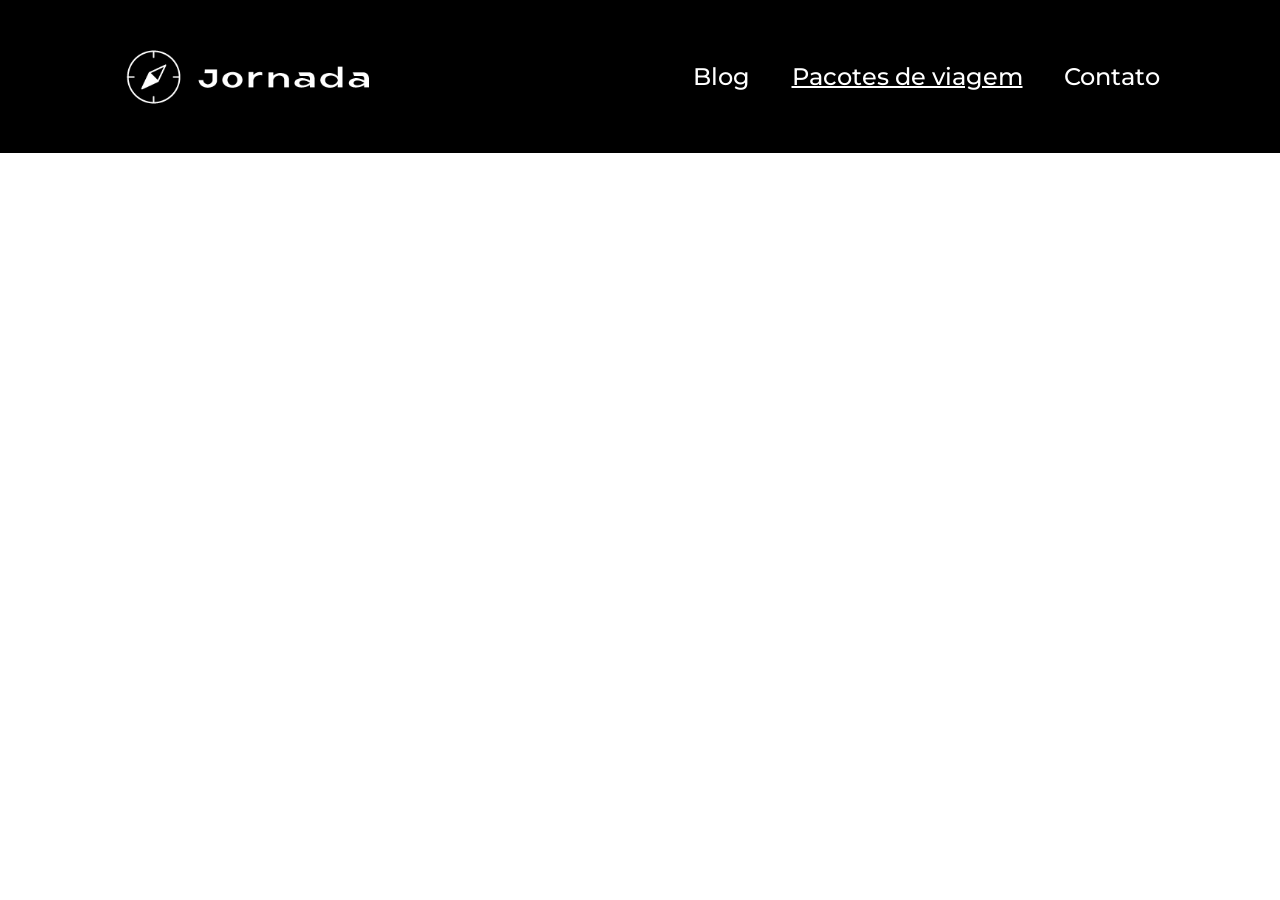
==== pacotes-de-viagens.html @ fe32cbdb "Adiciona header com sublinhado" ====
<!DOCTYPE html>
<html lang="pt-BR">
<head>
    <meta charset="UTF-8">
    <meta name="viewport" content="width=device-width, initial-scale=1.0">

    <meta name="description" content="Jornada Viagens, uma...">

    <meta name="og:title" content="Pacotes de Viagens">
    <meta name="og:description" content="Jornada Viagens, uma...">
    <meta name="og:image" content="https://nicolasncastro.github.io/jornada-viagens/img/logo-footer-mobile.png">
    <meta name="og:type" content="website">
    <meta name="og:url" content="https://nicolasncastro.github.io/jornada-viagens/pacotes-de-viagens">

    <link rel="icon" href="./favicon.svg" type="image/svg+xml">

    
    <link rel="stylesheet" href="./css/style.css">
    <link rel="stylesheet" href="https://cdnjs.cloudflare.com/ajax/libs/font-awesome/6.5.0/css/all.min.css">

    <title>Pacotes de Viagens</title>
</head>
<body>
    <header class="header-principal"> <!-- TOPO/MENU -->
        <a class="logo" href="index.html" title="voltar para a página inicial">
            <img class= "logo-mobile" src="img/bussola-jornada-branca.png" alt="Bússola do logo Jornada Viagens na cor branca">
            <img class= "logo-desktop" src="img/bussola-escrita-jornada-branca.png" alt="Bússola do logo Jornada Viagens na cor branca">
        </a>

        <div class="navigation-menu">
            
            <label for="menu">
                <img src="img/menu.png" alt="Menu">
            </label>
            <input type="checkbox" id="menu" hidden>

            <nav>
                <ul class="list-links">
                    <li>
                        <a href="blog.html" target="_blank" title="Acessar blog">Blog</a>
                    </li>
                    
                    <li>
                        <a class="active" href="./sub-paginas/pacotes-de-viagens.html" target="_blank" title="Acessar Pacotes de viagem">Pacotes de viagem</a>
                    </li>

                    <li>
                        <a href="contato.html" target="_blank" title="Acessar contato">Contato</a>
                    </li>
                </ul>
            </nav>
        </div>


    </header>
    <main>
    </main>
    <footer>
    </footer>
</body>
</html>
---- css/style.css ----
@import url(global.css);
@import url(header.css);
@import url(hero.css);
@import url(offers.css);
@import url(categories.css); 
@import url(destinations.css);
@import url(payments.css);
@import url(testimonial.css);
@import url(hero-bass.css);
@import url(footer.css);
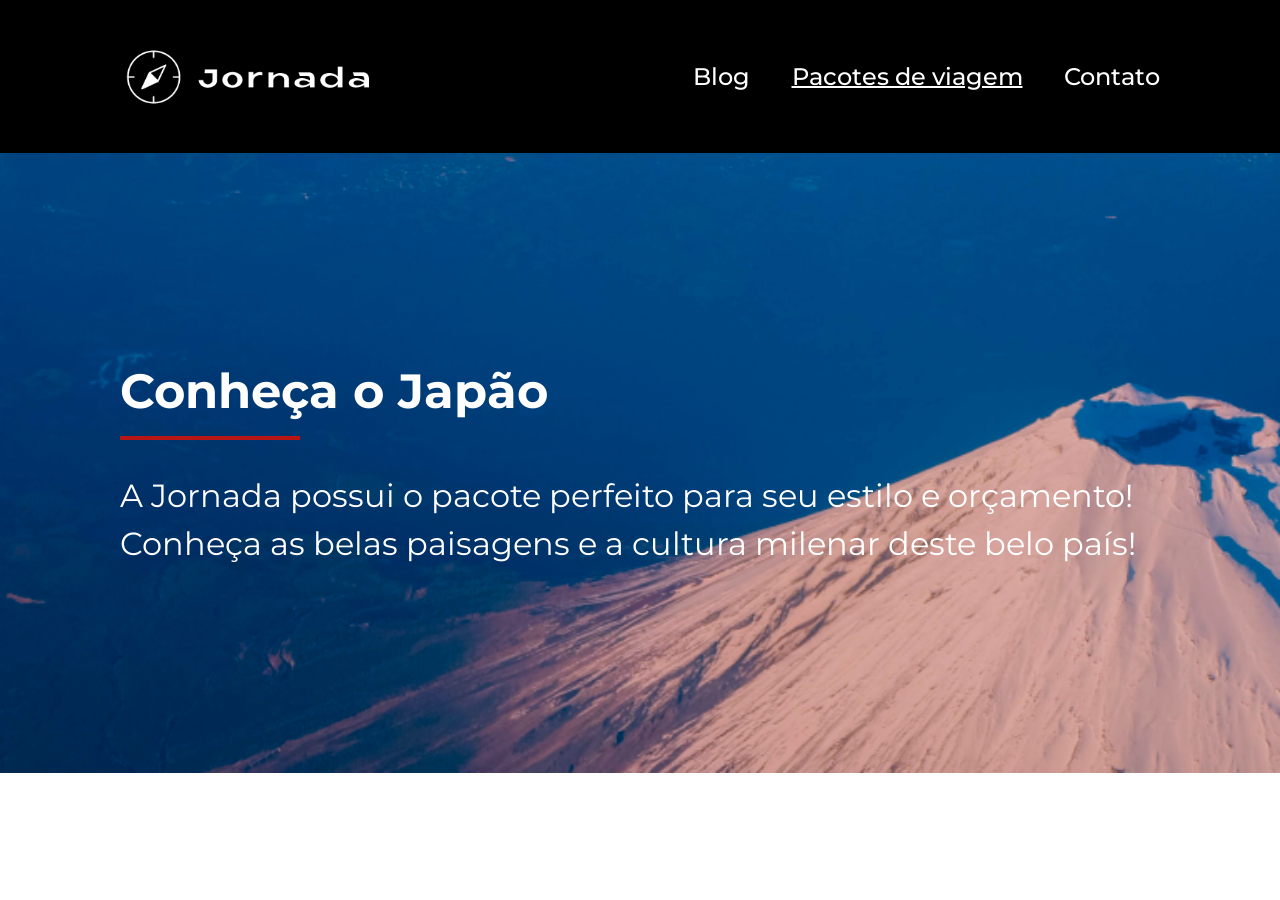
==== commit a1f4d7d1: "Finaliza hero da sub pagina pacotes de viagens" ====
--- a/pacotes-de-viagens.html
+++ b/pacotes-de-viagens.html
@@ -54,6 +54,17 @@
 
     </header>
     <main>
+        <section class="hero-pacotes">
+            <div class="hero-img-pacotes">
+                <div class="section-title">
+                    <h1>Conheça o Japão</h1>
+                    <hr>
+                </div>
+                <div class="content-text">
+                    <p>A Jornada possui o pacote perfeito para seu estilo e orçamento! Conheça as belas paisagens e a  cultura milenar deste belo país!</p>
+                </div>
+            </div>
+        </section>
     </main>
     <footer>
     </footer>
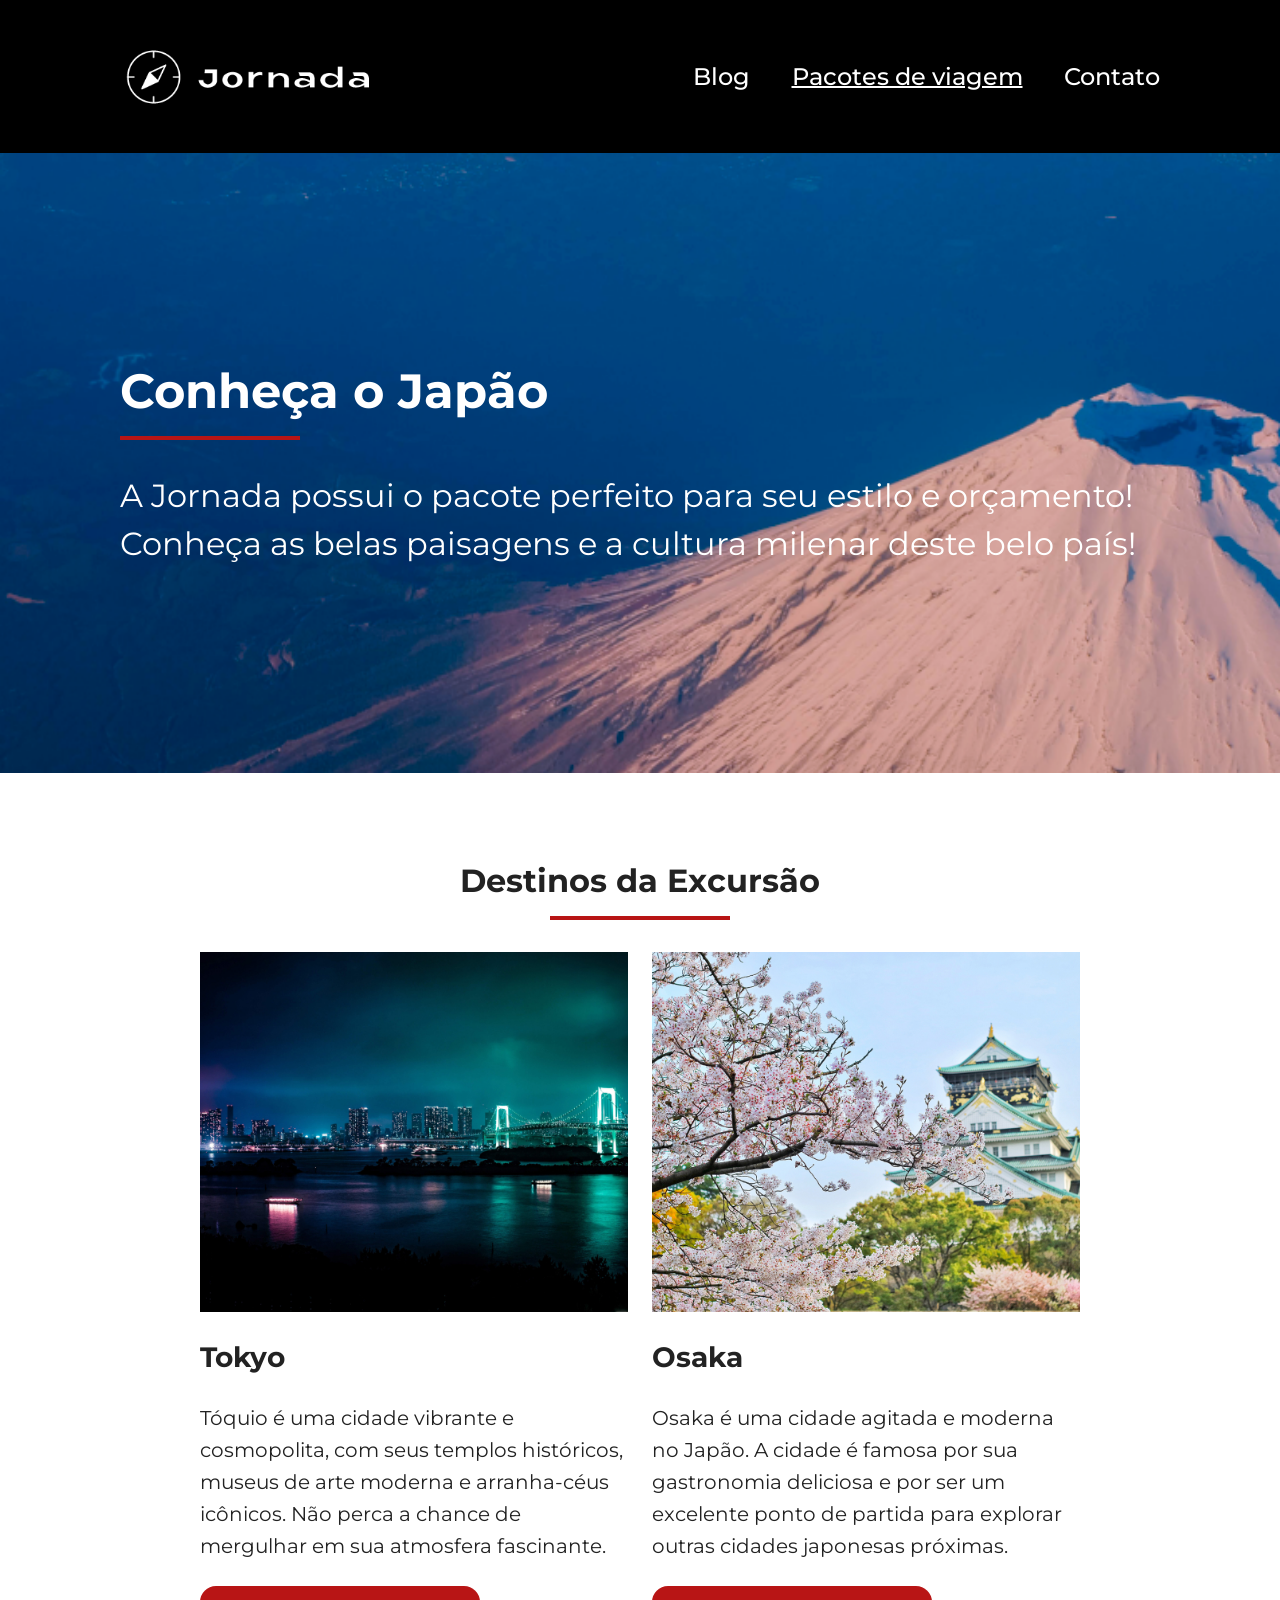
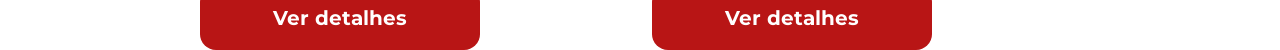
==== commit 8afaa608: "Adiciona sessao destinations da subpagina pacotes" ====
--- a/pacotes-de-viagens.html
+++ b/pacotes-de-viagens.html
@@ -65,6 +65,35 @@
                 </div>
             </div>
         </section>
+        <section class="destinations">
+            <div class="section-title">
+                <h2>Destinos da Excursão</h2>
+                <hr>
+            </div>
+            <div class="destinations-itens">
+                <article class="item">
+                    <header>
+                        <div class="img-item1"></div>
+                        <h3 class="content-title">Tokyo</h3>
+                    </header>
+                    <p class="content-text">Tóquio é uma cidade vibrante e cosmopolita, com seus templos históricos, museus de arte moderna e arranha-céus icônicos. Não perca a chance de mergulhar em sua atmosfera fascinante.</p>
+                    <footer>
+                        <a href="#" class="button">Ver detalhes</a>
+                    </footer>
+                </article>
+
+                <article class="item">
+                    <header>
+                        <div class="img-item2"></div>
+                        <h3 class="content-title">Osaka</h3>
+                    </header>
+                    <p class="content-text">Osaka é uma cidade agitada e moderna no Japão. A cidade é famosa por sua gastronomia deliciosa e por ser um excelente ponto de partida para explorar outras cidades japonesas próximas.</p>
+                    <footer>
+                        <a href="#" class="button">Ver detalhes</a>
+                    </footer>
+                </article>
+            </div>
+        </section>
     </main>
     <footer>
     </footer>
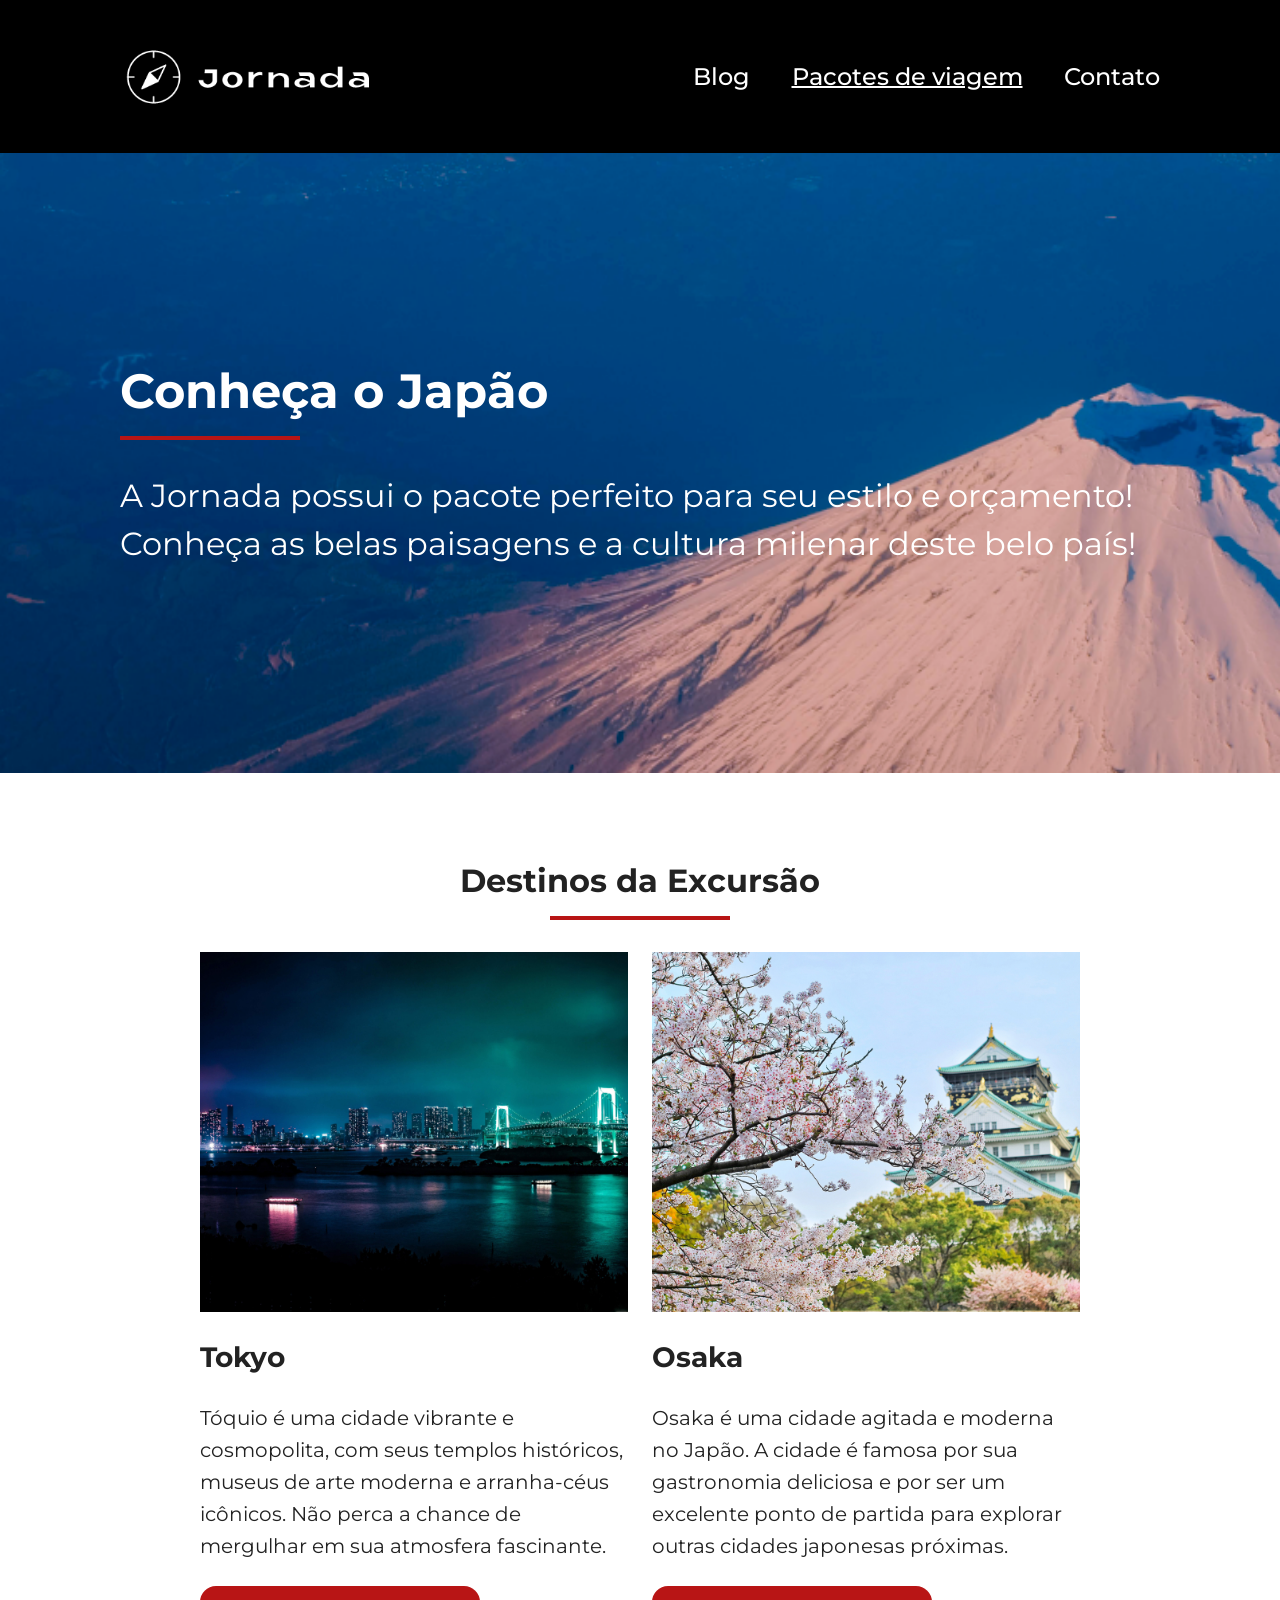
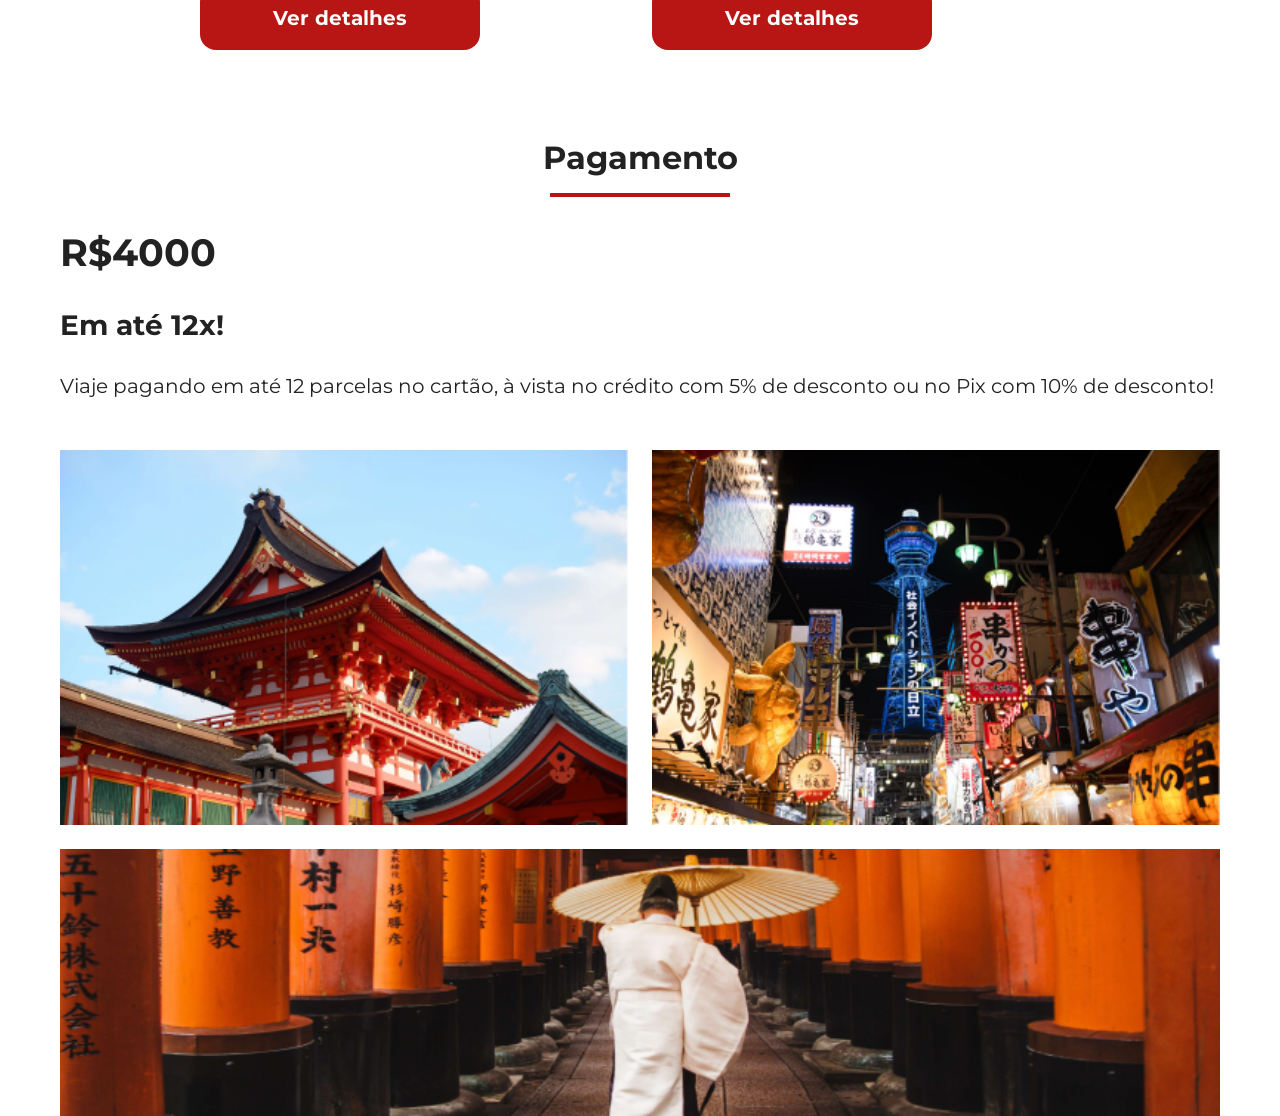
==== commit 6c97dfe0: "Finaliza sessao de pagamento subgpag pacotes" ====
--- a/pacotes-de-viagens.html
+++ b/pacotes-de-viagens.html
@@ -94,6 +94,42 @@
                 </article>
             </div>
         </section>
+         <section class="payments">
+            <div class="section-title">
+                <h2>Pagamento</h2>
+                <hr>
+            </div>
+            <div class="all-content">
+                <div class="text-content">
+                    <h2>R$4000</h2>
+                    <h3 class="content-title">Em até 12x!</h3>
+                    <p class="content-text pacotes">Viaje pagando em até 12 parcelas no cartão, à vista no crédito com 5% de desconto ou no Pix com 10% de desconto! </p>
+                </div>
+                <div class="image-content">
+                    <div class="image casa-japao">
+                        <picture>
+                            <source media="(min-width: 1024px)" srcset="./img/casa-japao-desktop.png">
+                            <source media="(min-width: 768px)"  srcset="./img/casa-japao-tablet.png">
+                            <img src="./img/casa-japao.png" alt="">
+                        </picture>
+                    </div>
+                    <div class="image festival-japao">
+                        <picture>
+                            <source media="(min-width: 1024px)" srcset="./img/festival-japao-desktop.png">
+                            <source media="(min-width: 768px)" srcset="./img/festival-japao-tablet.png">
+                            <img src="./img/festival-japao.png" alt="">
+                        </picture>
+                    </div>
+                    <div class="image japones-japao">
+                        <picture>
+                            <source media="(min-width: 1024px)" srcset="./img/japones-japao-desktop.png">
+                            <source media="(min-width: 768px)" srcset="./img/japones-japao-tablet.png">
+                            <img src="./img/japones-japao.png" alt="">
+                        </picture>
+                    </div>
+                </div>
+            </div>
+        </section>
     </main>
     <footer>
     </footer>
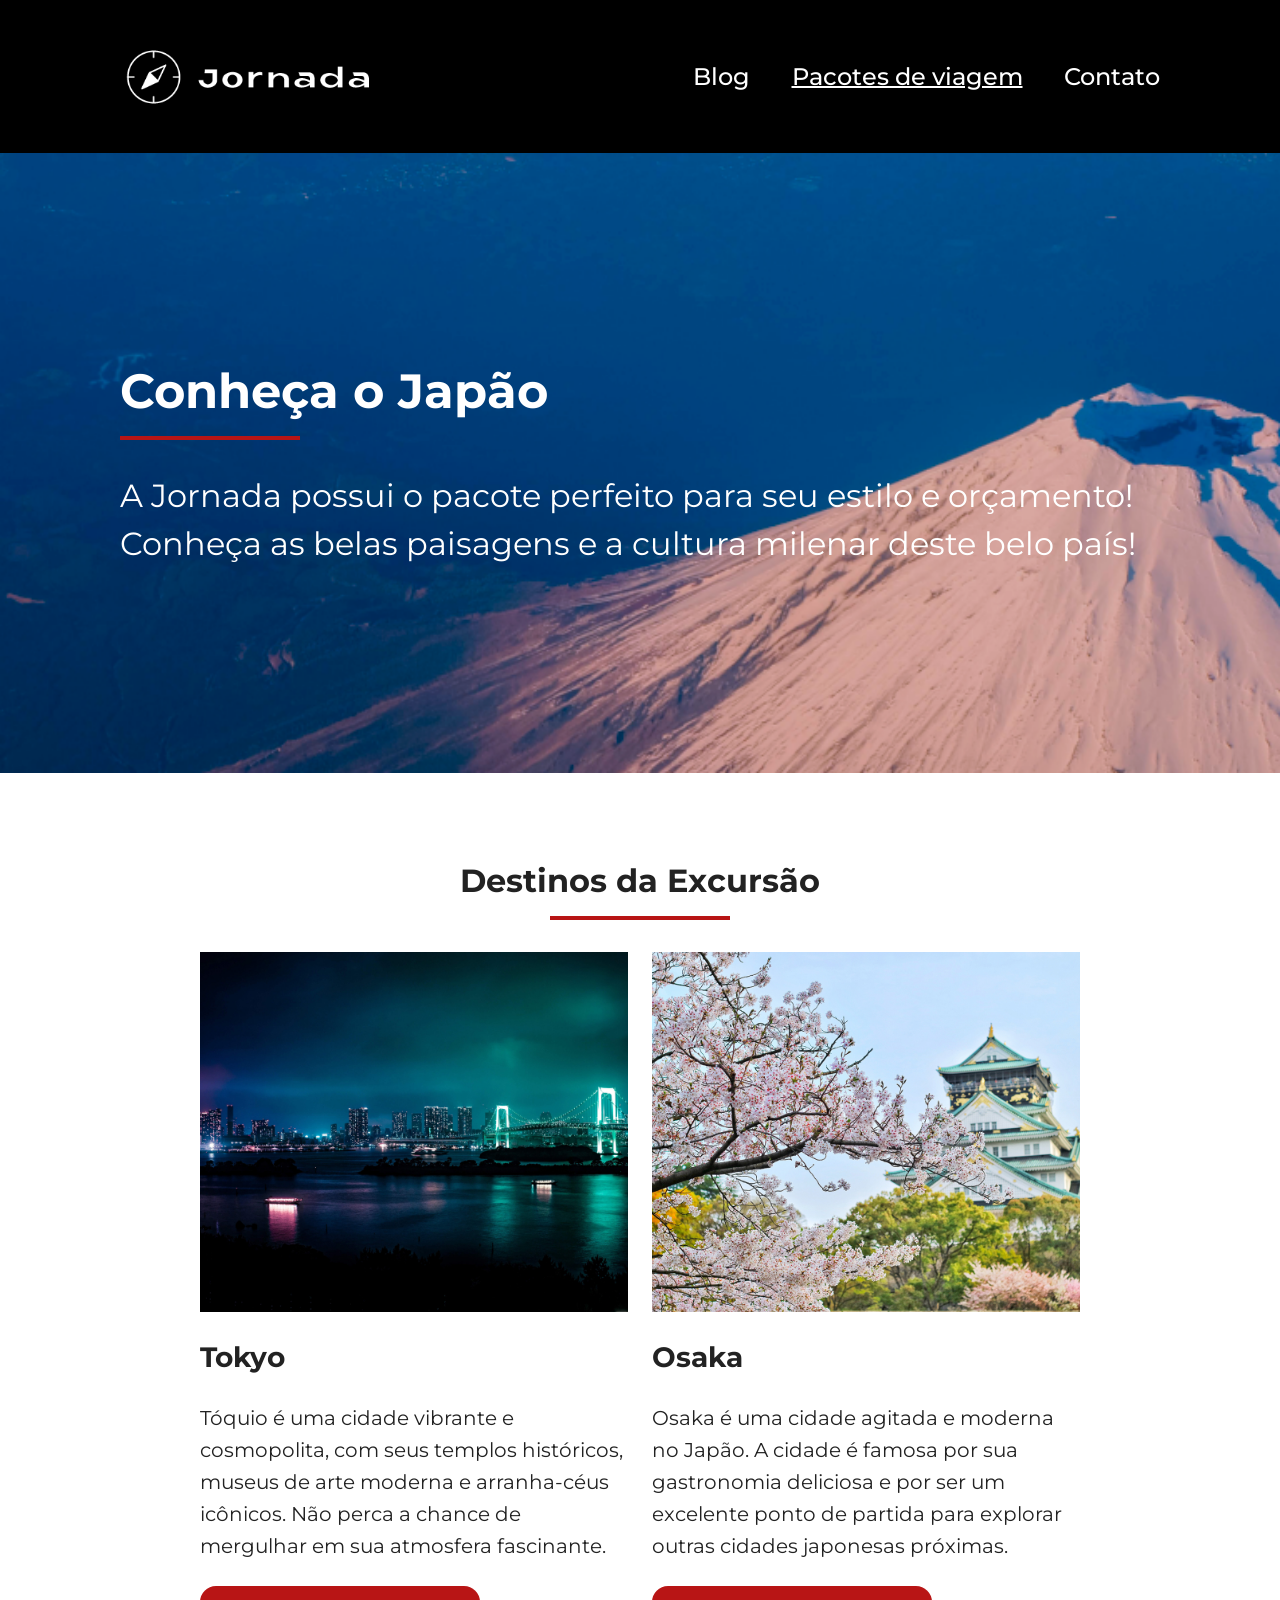
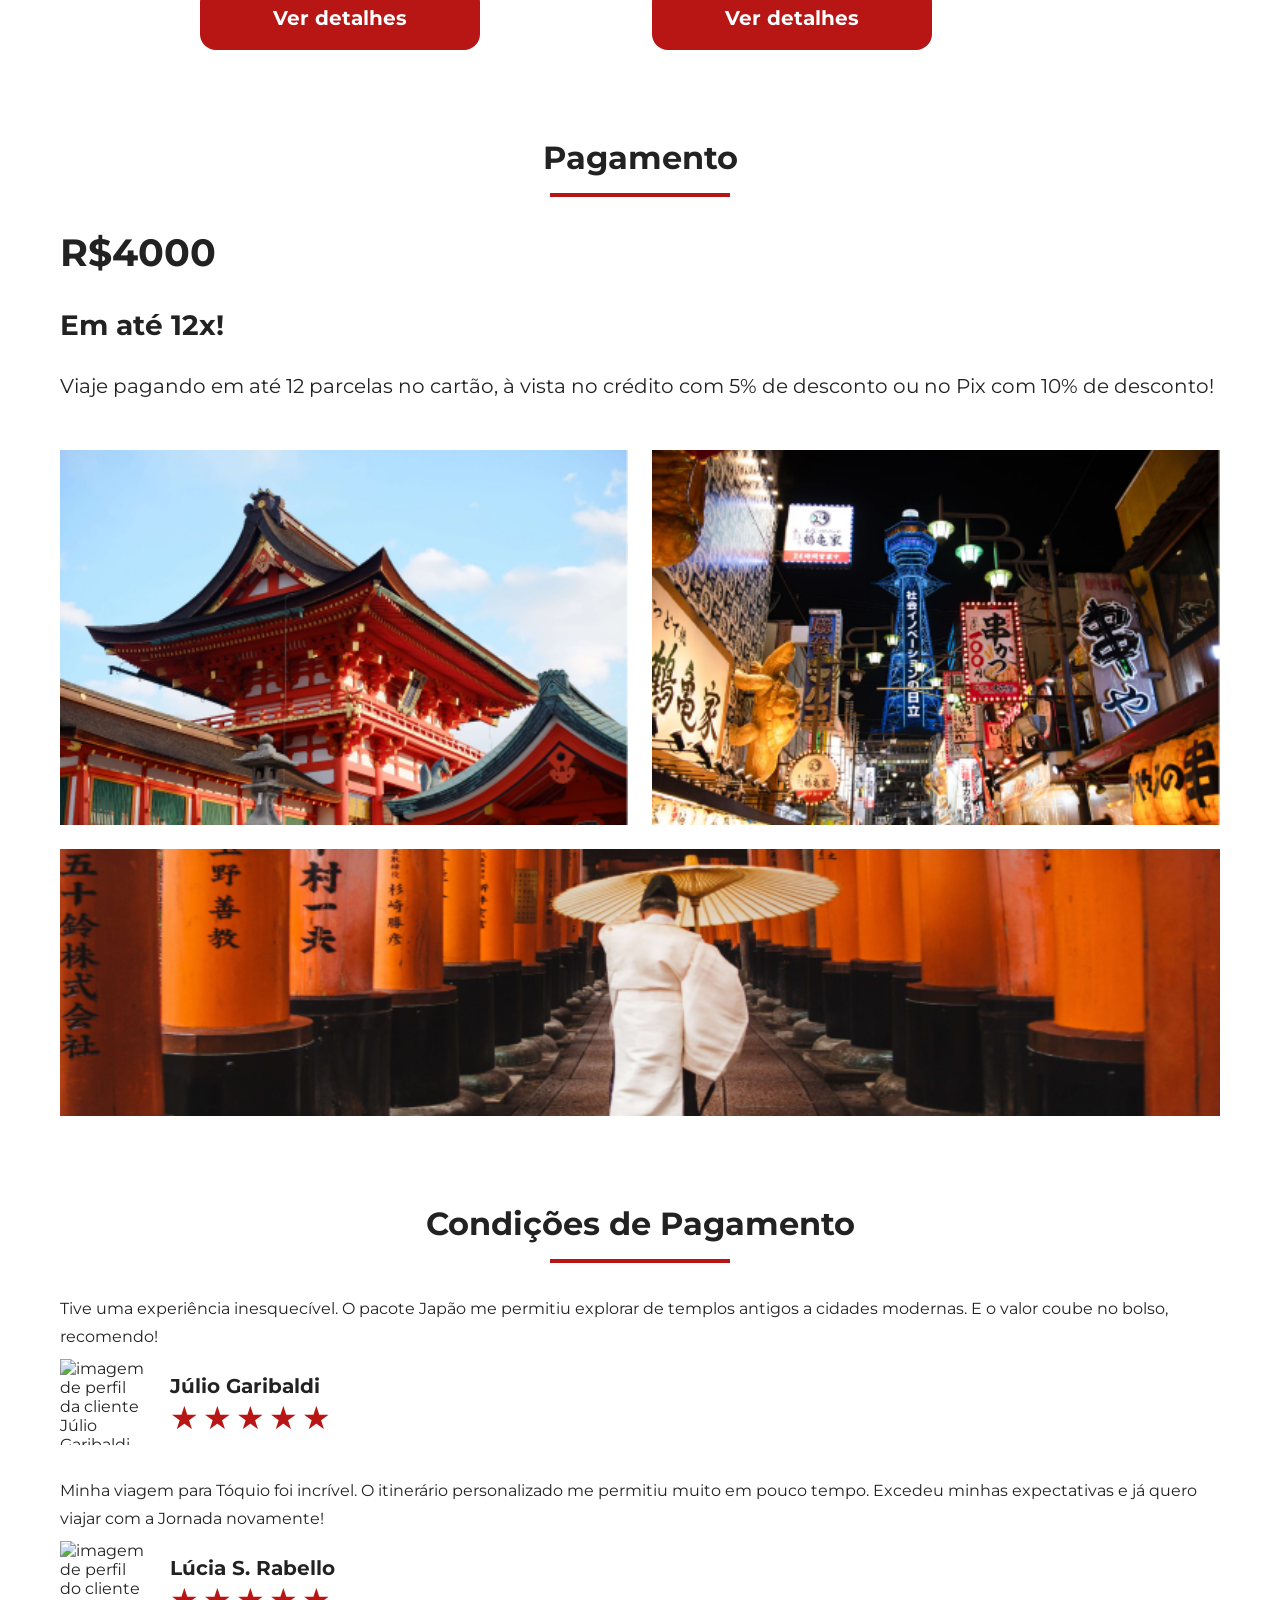
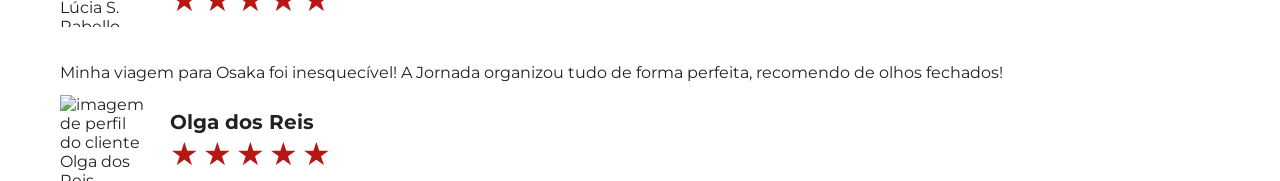
==== commit 46e3fe93: "Cria sessao testimonials da pag pacotes e corrige detalhe no index" ====
--- a/pacotes-de-viagens.html
+++ b/pacotes-de-viagens.html
@@ -100,7 +100,7 @@
                 <hr>
             </div>
             <div class="all-content">
-                <div class="text-content">
+                <div class="text-content pacotes">
                     <h2>R$4000</h2>
                     <h3 class="content-title">Em até 12x!</h3>
                     <p class="content-text pacotes">Viaje pagando em até 12 parcelas no cartão, à vista no crédito com 5% de desconto ou no Pix com 10% de desconto! </p>
@@ -130,6 +130,68 @@
                 </div>
             </div>
         </section>
+        <section class="testimonials">
+            <div class="section-title">
+                <h2>Condições de Pagamento</h2>
+                <hr>
+            </div>
+            <div class="testimonials-container">
+                <article>
+                    <header>
+                        <p>Tive uma experiência inesquecível. O pacote Japão me permitiu explorar  de templos antigos a cidades modernas. E o valor coube no bolso, recomendo!</p>
+                    </header>
+                    <footer>
+                        <img src="/jornada-viagens/img/avatar-julio.png" alt="imagem de perfil da cliente Júlio Garibaldi">
+                        <div class="profile-content">
+                            <h3>Júlio Garibaldi</h3>
+                            <div class="rating">
+                                <span class="star">★</span>
+                                <span class="star">★</span>
+                                <span class="star">★</span>
+                                <span class="star">★</span>
+                                <span class="star">★</span>
+                            </div>
+                        </div>
+                    </footer>
+                </article>
+                <article>
+                    <header>
+                        <p>Minha viagem para Tóquio foi incrível. O itinerário personalizado me permitiu muito em pouco tempo. Excedeu minhas expectativas e já quero viajar com a Jornada novamente!</p>
+                    </header>
+                    <footer>
+                        <img src="/jornada-viagens/img/avatar-lucia.png" alt="imagem de perfil do cliente Lúcia S. Rabello">
+                        <div class="profile-content">
+                            <h3>Lúcia S. Rabello</h3>
+                            <div class="rating">
+                                <span class="star">★</span>
+                                <span class="star">★</span>
+                                <span class="star">★</span>
+                                <span class="star">★</span>
+                                <span class="star">★</span>
+                            </div>
+                        </div>
+                    </footer>
+                </article>
+                <article>
+                    <header>
+                        <p>Minha viagem para Osaka foi inesquecível! A Jornada organizou tudo de forma perfeita, recomendo de olhos fechados!</p>
+                    </header>
+                    <footer>
+                        <img src="/jornada-viagens/img/avatar-olga.png" alt="imagem de perfil do cliente Olga dos Reis">
+                        <div class="profile-content">
+                            <h3>Olga dos Reis</h3>
+                            <div class="rating">
+                                <span class="star">★</span>
+                                <span class="star">★</span>
+                                <span class="star">★</span>
+                                <span class="star">★</span>
+                                <span class="star">★</span>
+                            </div>
+                        </div>
+                    </footer>
+                </article>
+            </div>
+        </section>
     </main>
     <footer>
     </footer>
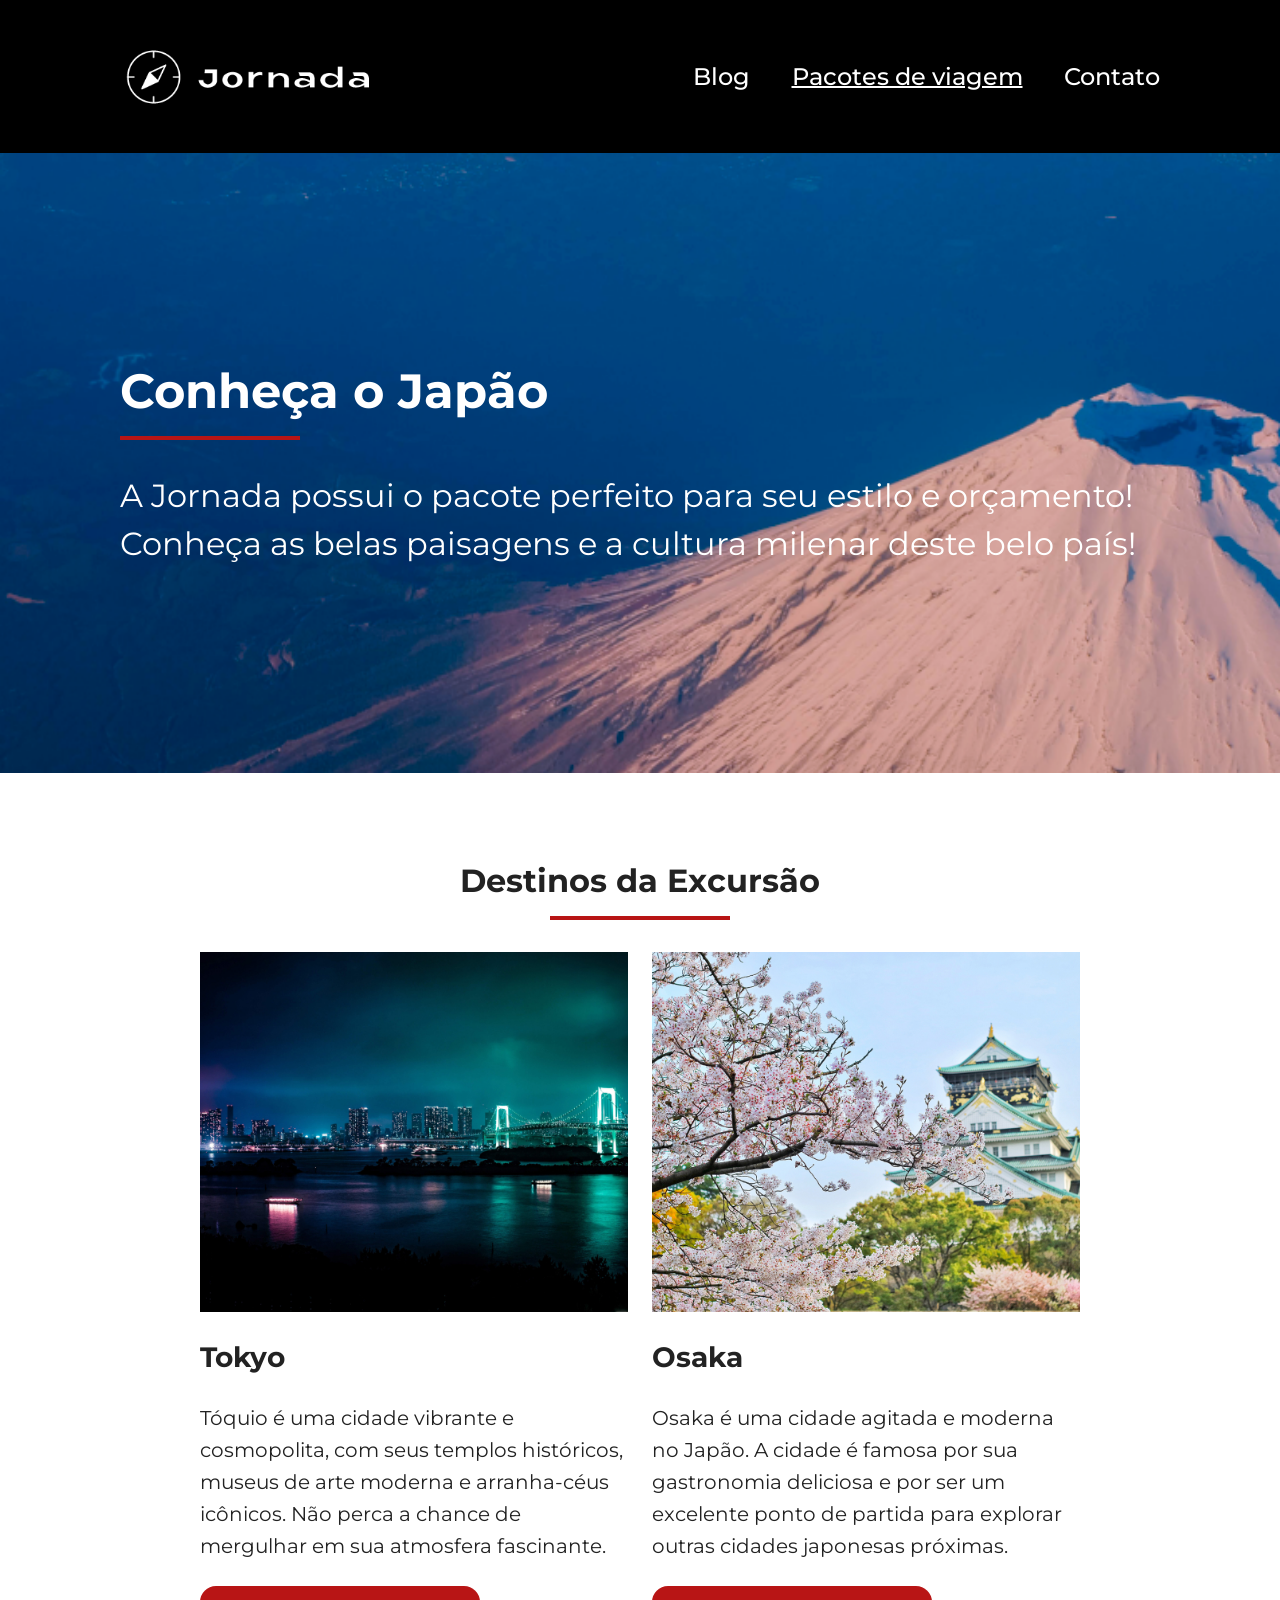
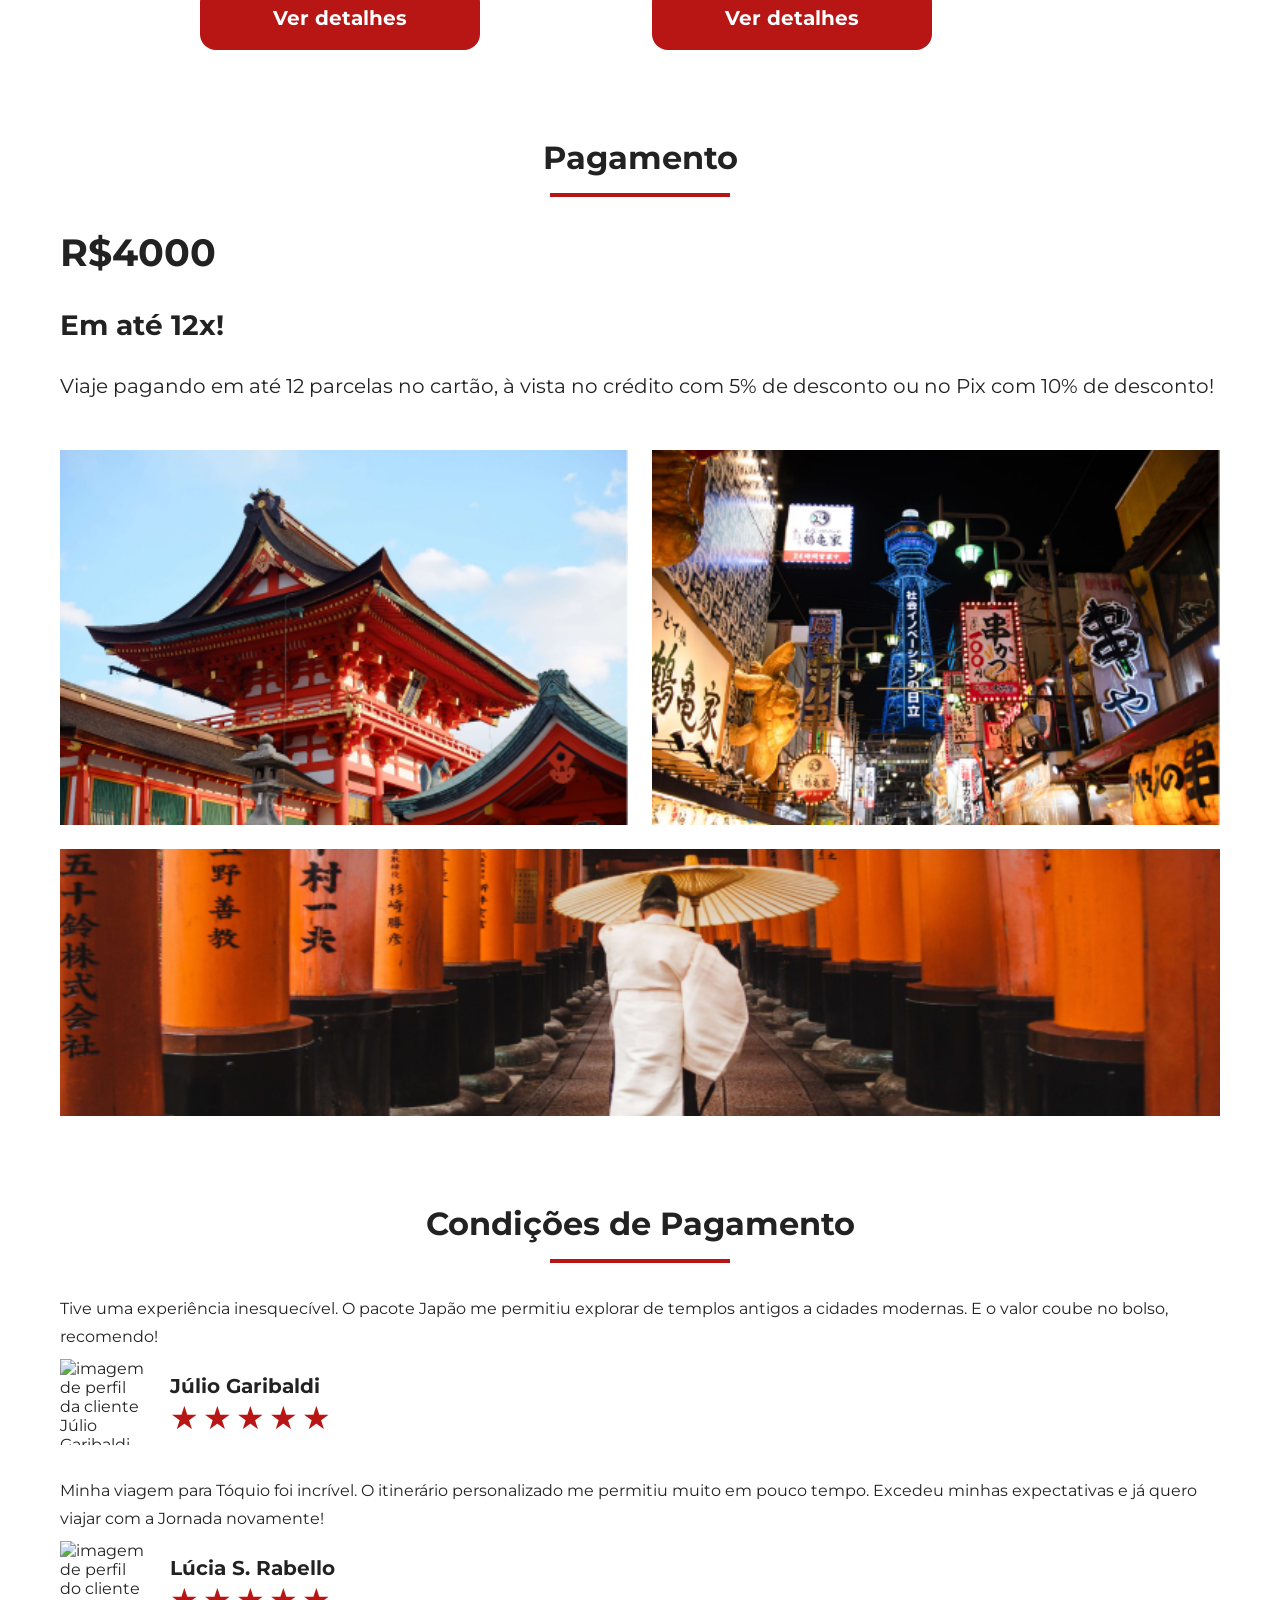
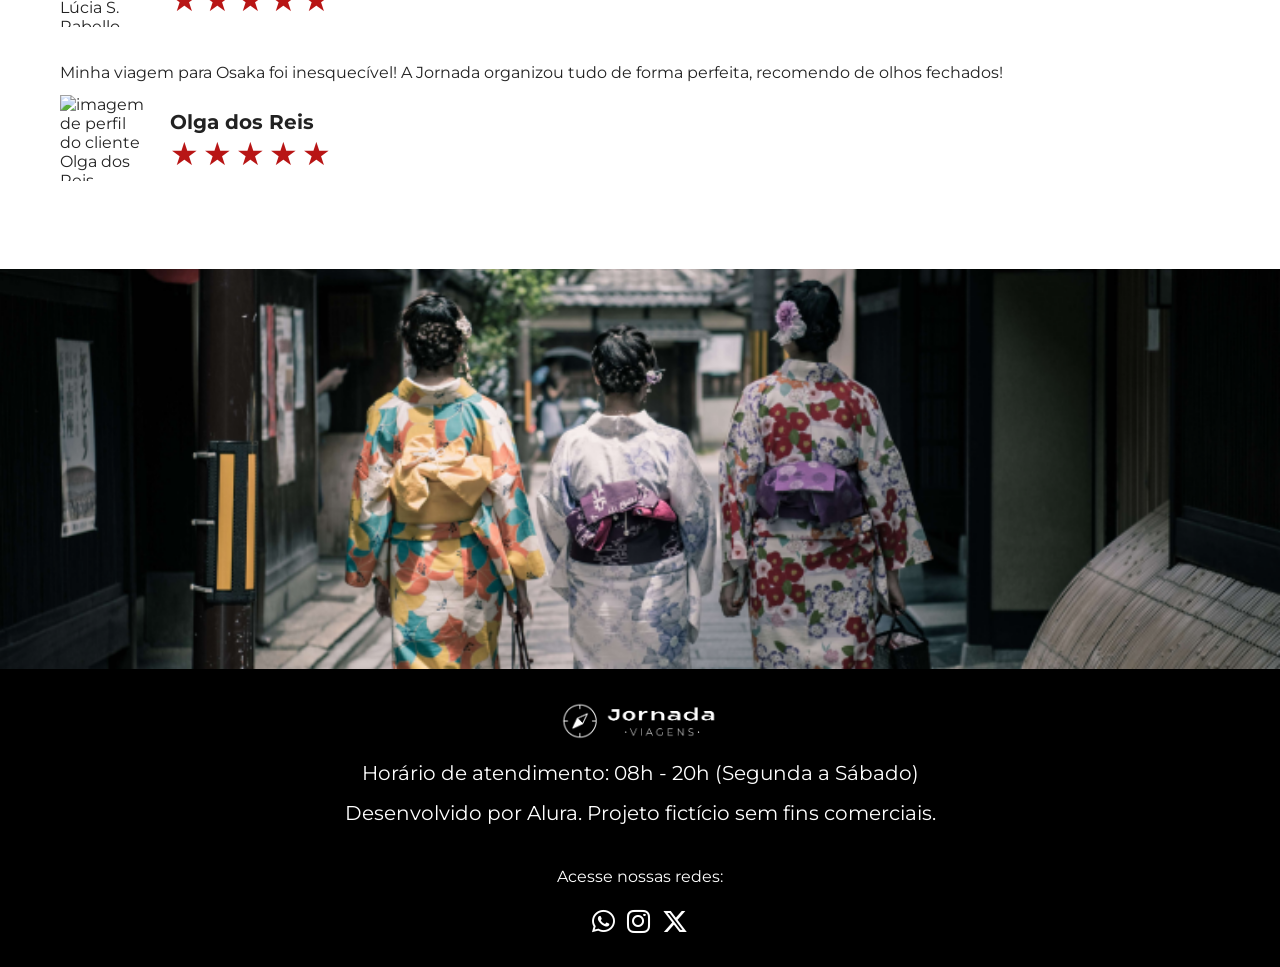
==== commit 9ff97b38: "Cria hero bass da sug pagina pacotes e coloca foooter finalizando a pag" ====
--- a/pacotes-de-viagens.html
+++ b/pacotes-de-viagens.html
@@ -192,8 +192,31 @@
                 </article>
             </div>
         </section>
+        <section class="hero-bass">
+            <div class="hero-bass-img"></div>
+        </section>
     </main>
-    <footer>
+    <footer class="footer"> <!-- RODAPÉ-->
+        <div class="informations">
+            <img src="./img/logo-footer-mobile.png" alt="logotipo">
+            <p>Horário de atendimento: 08h - 20h
+            (Segunda a Sábado)</p>
+            <p class="span">Desenvolvido por Alura. Projeto fictício sem fins comerciais.</p>
+        </div>
+        <div class="midias">
+            <p>Acesse nossas redes:</p>
+            <div class="icons">
+                <a href="https://wa.me/5534988541773" target="_blank" aria-label="whatsapp">
+                    <i class="fab fa-whatsapp"></i>
+                </a>
+                <a href="https://www.instagram.com/nicolas.n9/" target="_blank" aria-label="instagram">
+                    <i class="fab fa-instagram"></i>
+                </a>
+                <a href="#">
+                    <i class="fab fa-x-twitter" aria-label="twitter"></i>
+                </a>
+            </div>
+        </div>
     </footer>
 </body>
 </html>
